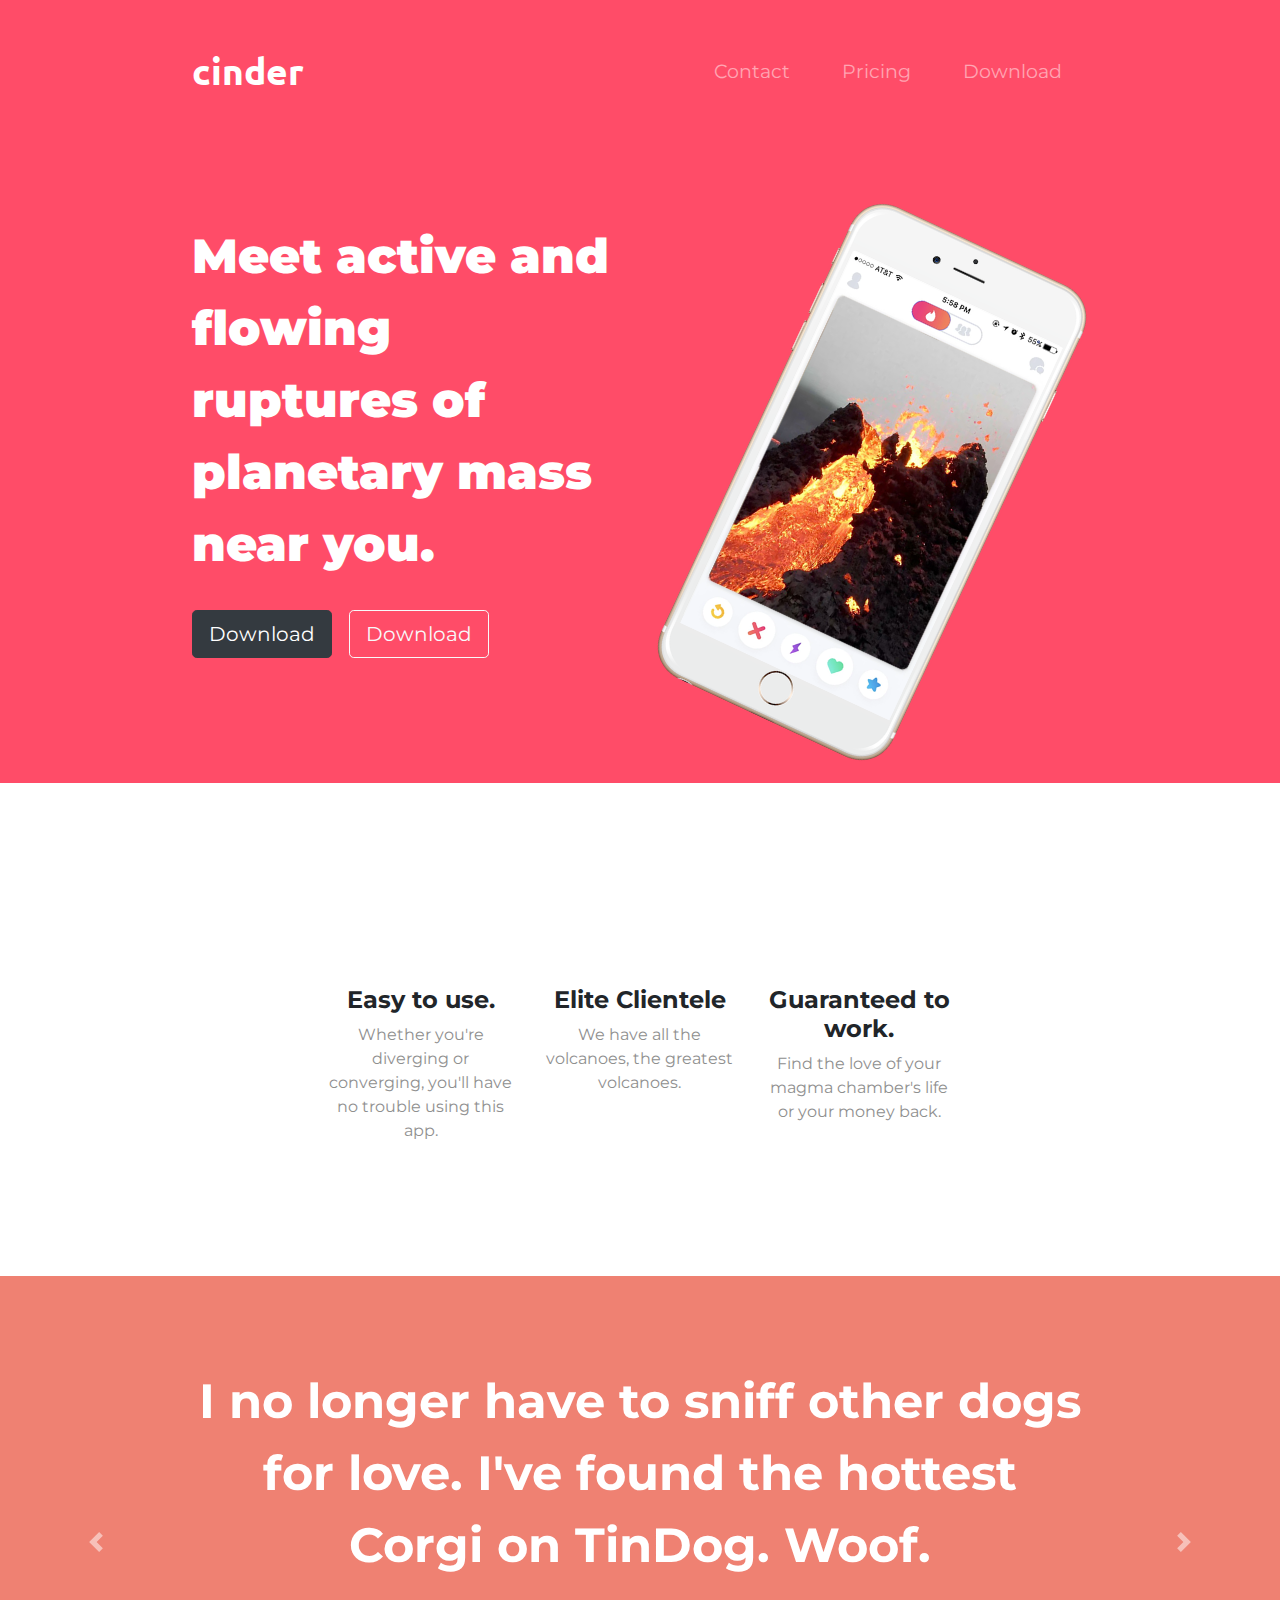
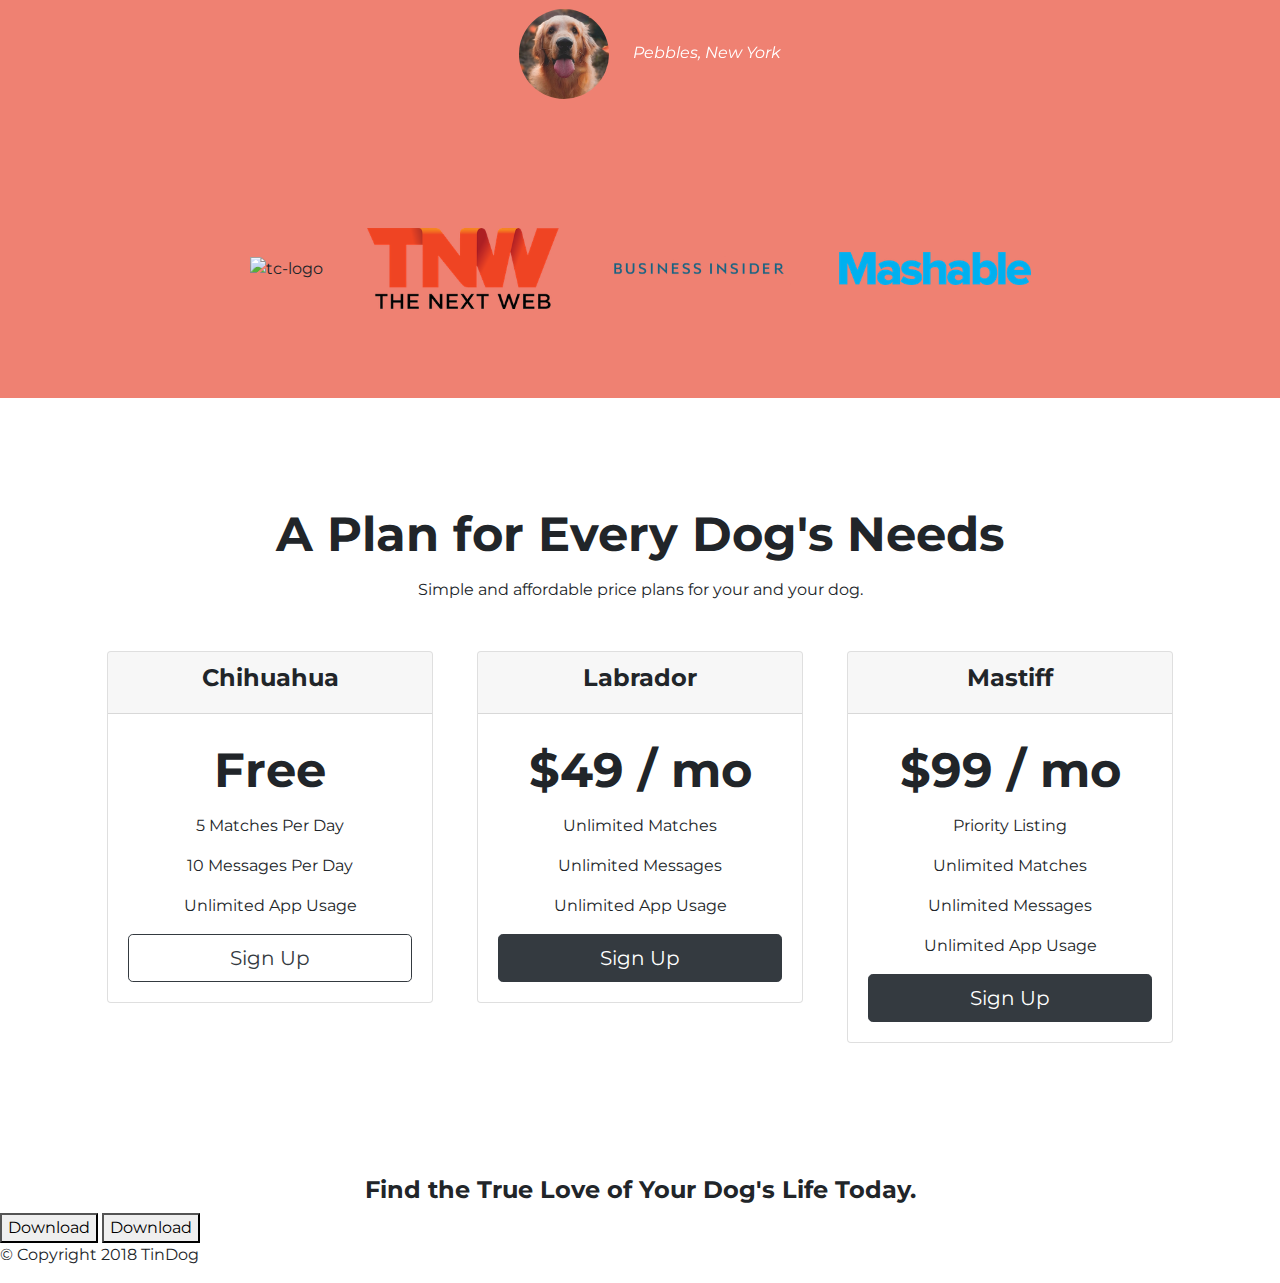
==== TinDog-Start-master/index.html @ 535b93de "Cinder Start" ====
<!DOCTYPE html>
<html>
  <head>
    <meta charset="utf-8" />
    <title>Cinder</title>
    <link rel="preconnect" href="https://fonts.googleapis.com" />
    <link rel="preconnect" href="https://fonts.gstatic.com" crossorigin />
    <link rel="preconnect" href="https://fonts.googleapis.com" />
    <link rel="preconnect" href="https://fonts.gstatic.com" crossorigin />
    <!-- Google Fonts -->
    <link
      href="https://fonts.googleapis.com/css2?family=Montserrat:ital,wght@0,100;0,200;0,300;0,400;0,500;0,600;0,700;0,800;0,900;1,100;1,200;1,300;1,400;1,500;1,600;1,700;1,800;1,900&family=Ubuntu:ital,wght@0,300;0,400;0,500;0,700;1,300;1,400;1,500;1,700&display=swap"
      rel="stylesheet"
    />
    <!-- CSS Style Sheets -->
    <link
      rel="stylesheet"
      href="https://maxcdn.bootstrapcdn.com/bootstrap/4.0.0/css/bootstrap.min.css"
      integrity="sha384-Gn5384xqQ1aoWXA+058RXPxPg6fy4IWvTNh0E263XmFcJlSAwiGgFAW/dAiS6JXm"
      crossorigin="anonymous"
    />
    <link rel="stylesheet" href="css/styles.css" />
    <!-- Font Awesome -->
    <script
      src="https://kit.fontawesome.com/1d5869bd1a.js"
      crossorigin="anonymous"
    ></script>
    <!-- Bootstrap Scripts -->
    <script
      src="https://code.jquery.com/jquery-3.5.1.slim.min.js"
      integrity="sha384-DfXdz2htPH0lsSSs5nCTpuj/zy4C+OGpamoFVy38MVBnE+IbbVYUew+OrCXaRkfj"
      crossorigin="anonymous"
    ></script>
    <script
      src="https://cdn.jsdelivr.net/npm/popper.js@1.16.1/dist/umd/popper.min.js"
      integrity="sha384-9/reFTGAW83EW2RDu2S0VKaIzap3H66lZH81PoYlFhbGU+6BZp6G7niu735Sk7lN"
      crossorigin="anonymous"
    ></script>
    <script
      src="https://cdn.jsdelivr.net/npm/bootstrap@4.5.3/dist/js/bootstrap.min.js"
      integrity="sha384-w1Q4orYjBQndcko6MimVbzY0tgp4pWB4lZ7lr30WKz0vr/aWKhXdBNmNb5D92v7s"
      crossorigin="anonymous"
    ></script>
  </head>

  <body>
    <section id="title">
      <div class="container-fluid">
        <!-- must use # in css to target since it is id -->
        <!-- Nav Bar -->
        <nav class="navbar navbar-expand-lg navbar-dark">
          <a class="navbar-brand" href="">cinder</a>
          <button
            class="navbar-toggler"
            type="button"
            data-toggle="collapse"
            data-target="#navbarTogglerDemo02"
            aria-controls="navbarTogglerDemo02"
            aria-expanded="false"
            aria-label="Toggle navigation"
          >
            <span class="navbar-toggler-icon"></span>
          </button>

          <div class="collapse navbar-collapse" id="navbarTogglerDemo02">
            <ul class="navbar-nav ml-auto">
              <li class="nav-item">
                <a class="nav-link" href="">Contact</a>
              </li>
              <li class="nav-item">
                <a class="nav-link" href="">Pricing</a>
              </li>
              <li class="nav-item">
                <a class="nav-link" href="">Download</a>
              </li>
            </ul>
          </div>
        </nav>

        <!-- Title -->

        <div class="row">
          <div class="col-lg-6">
            <h1>
              Meet active and flowing ruptures of planetary mass near you.
            </h1>
            <button type="button" class="btn btn-dark btn-lg download-button">
              <i class="fab fa-apple"> </i> Download
            </button>
            <button
              type="button"
              class="btn btn-outline-light btn-lg download-button"
            >
              <i class="fab fa-google-play"></i> Download
            </button>
          </div>
          <div class="col-lg-6">
            <div>
              <img
                class="title-image"
                src="images/iphone6new.png"
                alt="iphone-mockup"
              />
            </div>
          </div>
        </div>
      </div>
    </section>

    <!-- Features -->

    <section id="features">
      <div class="container-fluid">
        <div class="row">
          <div class="col-lg-4">
            <i class="fas fa-check-circle"></i>
            <h3>Easy to use.</h3>
            <p>
              Whether you're diverging or converging, you'll have no trouble
              using this app.
            </p>
          </div>

          <div class="col-lg-4">
            <i class="fas fa-bullseye"></i>
            <h3>Elite Clientele</h3>
            <p>We have all the volcanoes, the greatest volcanoes.</p>
          </div>

          <div class="col-lg-4">
            <i class="fas fa-heart"></i>
            <h3>Guaranteed to work.</h3>
            <p>
              Find the love of your magma chamber's life or your money back.
            </p>
          </div>
        </div>
      </div>
    </section>

    <!-- Testimonials -->

    <section id="testimonials">
      <div id="testimonial-carousel" class="carousel slide" data-ride="false">
        <div class="carousel-inner">
          <div class="carousel-item active">
            <h2>
              I no longer have to sniff other dogs for love. I've found the
              hottest Corgi on TinDog. Woof.
            </h2>
            <img
              class="testimonial-image"
              src="images/dog-img.jpg"
              alt="dog-profile"
            />
            <em>Pebbles, New York</em>
          </div>
          <div class="carousel-item">
            <h2 class="testimonial-text">
              My dog used to be so lonely, but with TinDog's help, they've found
              the love of their life. I think.
            </h2>
            <img
              class="testimonial-image"
              src="images/lady-img.jpg"
              alt="lady-profile"
            />
            <em>Beverly, Illinois</em>
          </div>
        </div>
        <a
          class="carousel-control-prev"
          href="#testimonial-carousel"
          role="button"
          data-slide="prev"
        >
          <span class="carousel-control-prev-icon"></span>
        </a>
        <a
          class="carousel-control-next"
          href="#testimonial-carousel"
          role="button"
          data-slide="next"
        >
          <span class="carousel-control-next-icon"></span>
        </a>
      </div>
    </section>

    <!-- Press -->

    <section id="press">
      <img class="press-logo" src="images/techcrunch.png" alt="tc-logo" />
      <img class="press-logo" src="images/tnw.png" alt="tnw-logo" />
      <img
        class="press-logo"
        src="images/bizinsider.png"
        alt="biz-insider-logo"
      />
      <img class="press-logo" src="images/mashable.png" alt="mashable-logo" />
    </section>

    <!-- Pricing -->

    <section id="pricing">
      <h2>A Plan for Every Dog's Needs</h2>
      <p>Simple and affordable price plans for your and your dog.</p>

      <div class="row">
          <div class="pricing-column col-lg-4 col-md-6">
            <div class="card">
              <div class="card-header">
                <h3>Chihuahua</h3>
              </div>
              <div class="card-body">
                <h2>Free</h2>
                <p>5 Matches Per Day</p>
                <p>10 Messages Per Day</p>
                <p>Unlimited App Usage</p>
                <button type="button" class="btn btn-outline-dark btn-lg btn-block">Sign Up</button>
              </div>
            </div>
          </div>
          <div class="pricing-column col-lg-4 col-md-6">
            <div class="card">
              <div class="card-header">
                <h3>Labrador</h3>
              </div>
              <div class="card-body">
                <h2>$49 / mo</h2>
                <p>Unlimited Matches</p>
                <p>Unlimited Messages</p>
                <p>Unlimited App Usage</p>
                <button type="button" class="btn btn-dark btn-lg btn-block">Sign Up</button>
              </div>
            </div>
          </div>
          <div class="pricing-column col-lg-4 col-md-12">
            <div class="card">
              <div class="card-header">
                <h3>Mastiff</h3>
              </div>
              <div class="card-body">
                <h2>$99 / mo</h2>
                <p>Priority Listing</p>
                <p>Unlimited Matches</p>
                <p>Unlimited Messages</p>
                <p>Unlimited App Usage</p>
                <button type="button" class="btn btn-dark btn-lg btn-block">Sign Up</button>
              </div>
            </div>
          </div>
        
      </div>
    </section>

    <!-- Call to Action -->

    <section id="cta">
      <h3>Find the True Love of Your Dog's Life Today.</h3>
      <button type="button">Download</button>
      <button type="button">Download</button>
    </section>

    <!-- Footer -->

    <footer id="footer">
      <p>© Copyright 2018 TinDog</p>
    </footer>
  </body>
</html>
---- TinDog-Start-master/css/styles.css ----
body{
    font-family: "Montserrat";
}
h1{
    font-family: "Montserrat";
    font-weight: 900;
    font-size: 3rem;
    line-height: 1.5;
}
h2{
    font-family: "Montserrat";
    font-weight: 700;
    font-size: 3rem;
    line-height: 1.5;
}
h3{
    text-align: center;
    font-weight: 700;
    font-size: 1.5rem;

}
.container-fluid{
    padding: 3% 15%;
}
#title{
    background-color: #ff4c68;
    color: white;
    
}
#title .navbar{
    padding: 0 0 4.5rem;
}

#title .nav-item{
    padding: 0 18px;
    font-size: 1.2rem;
}
#title .navlink{
    font-family: "Montserrat";
    font-weight: 300;
}
#title .navbar-brand{
    font-size: 2.3rem;
    font-family: "Ubuntu";
    font-weight: 700;
}

#title .row{
    padding-top: 5%;
}

/* Download Buttons */

.download-button{
    margin: 5% 3% 5% 0;
}

/* Title Image */
.title-image{
    width: 60%;
    transform: rotate(25deg);
    margin: auto;    
    display: block;
}

#features{
    padding: 7% 15%;
    background-color: white;
}

#features i{
    display: inline-block;
    width: 100%;
    text-align: center;
    font-size: 50px;
    color: #ef8172;
    padding: 4rem 0 1rem;

}
#features i:hover{
    color: #ff4c68
}
#features p{
    text-align: center;
    color: #8f8f8f;
}

#testimonials{

    text-align: center;
    background-color: #ef8172;
    color: #fff;
}
.testimonial-image{
    width: 10%;
    border-radius: 100%;
    margin: 20px;
}
.carousel-item{
    padding: 7% 15%;
}

#press{
    background-color: #ef8172;
    text-align: center;
    padding-bottom: 3%;
}
.press-logo{
    width: 15%;
    margin: 20px 20px 50px;
}

/* Pricing Section */

#pricing{
    padding: 100px;
    text-align: center;
}

.pricing-column{
    padding: 3% 2%;
}
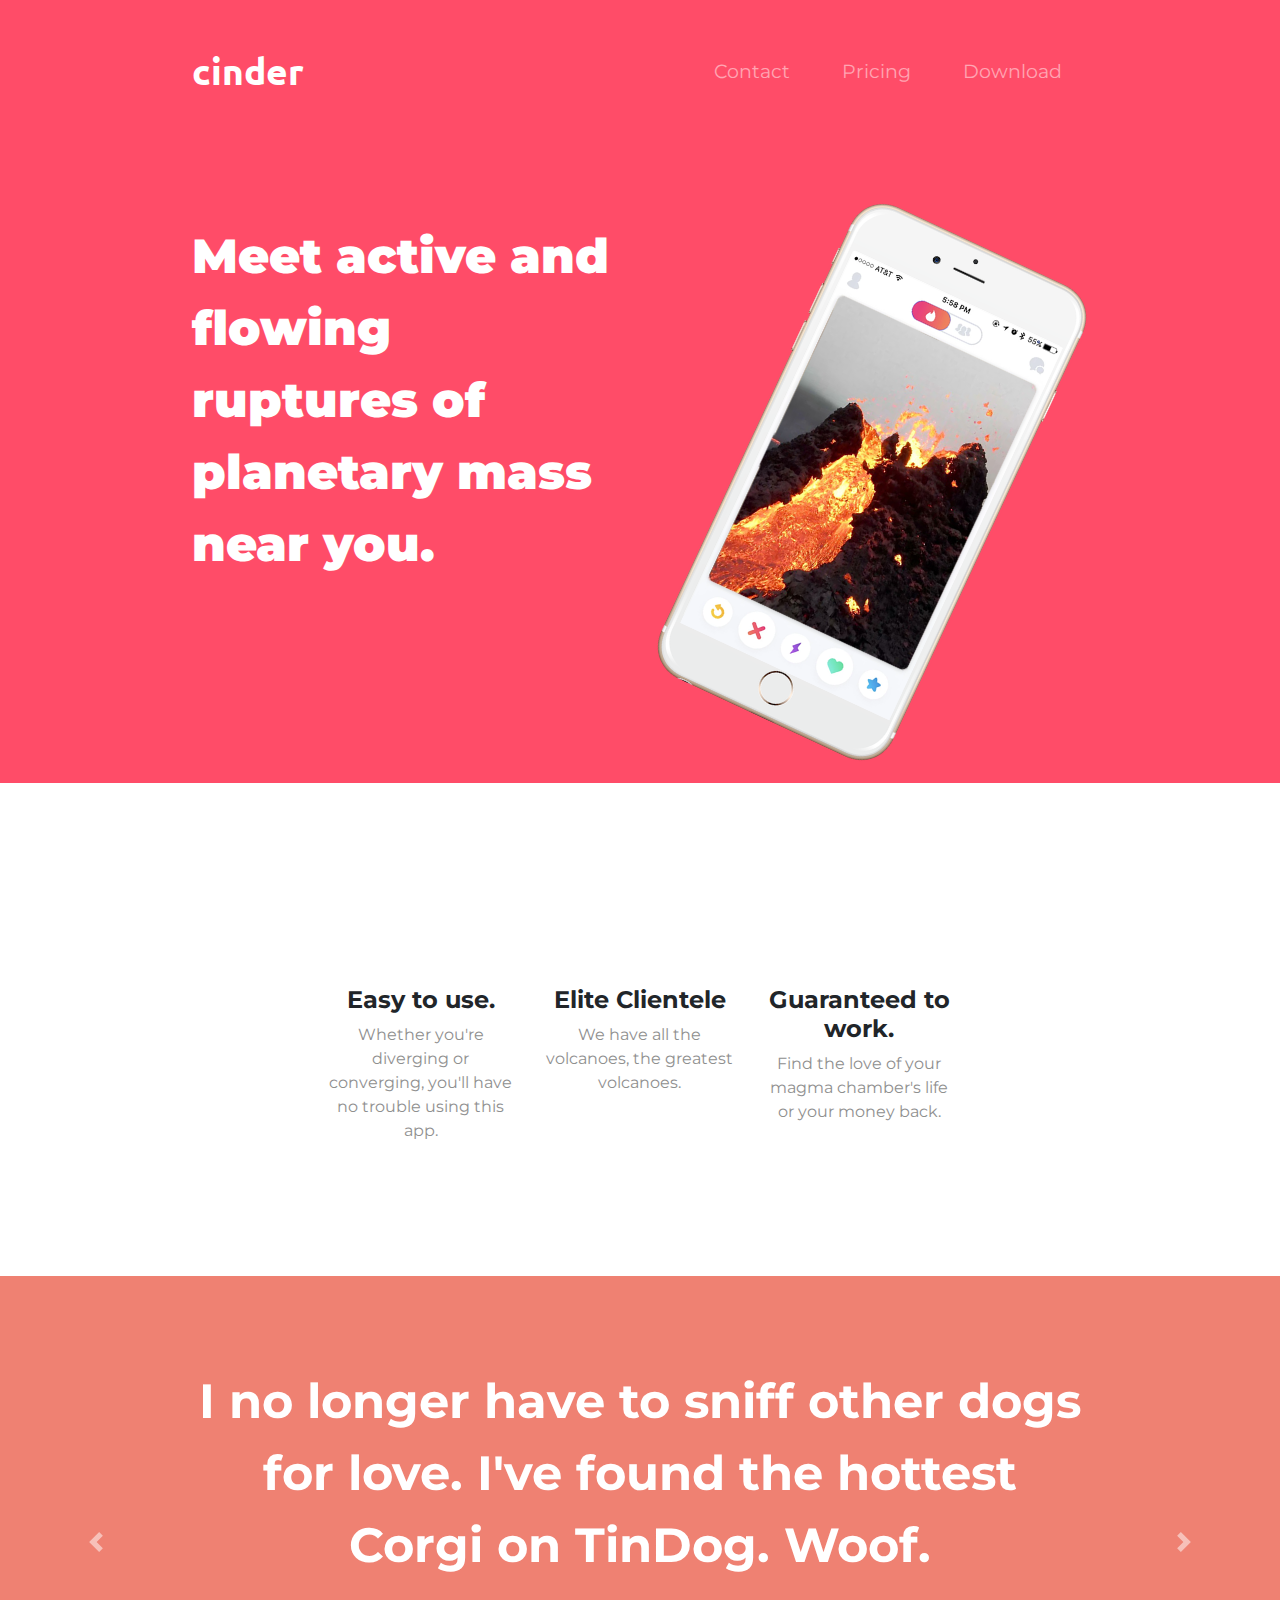
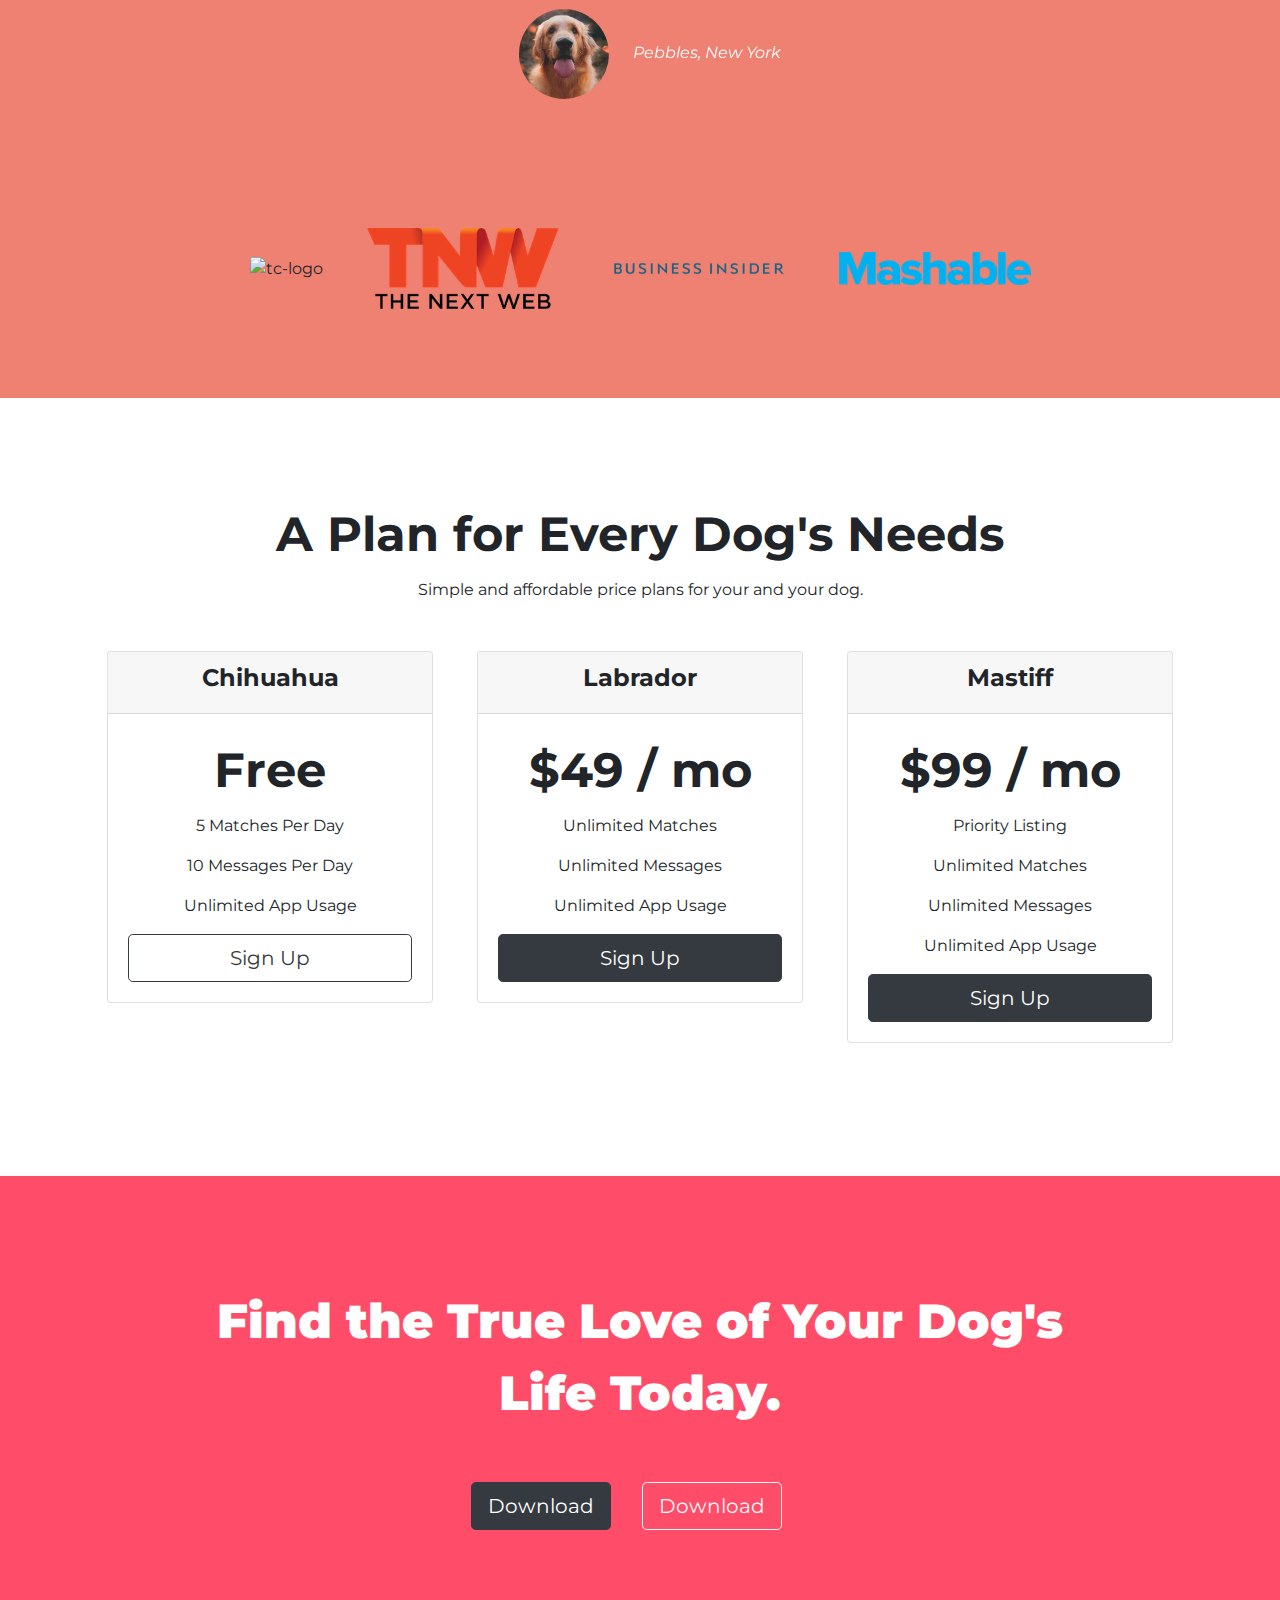
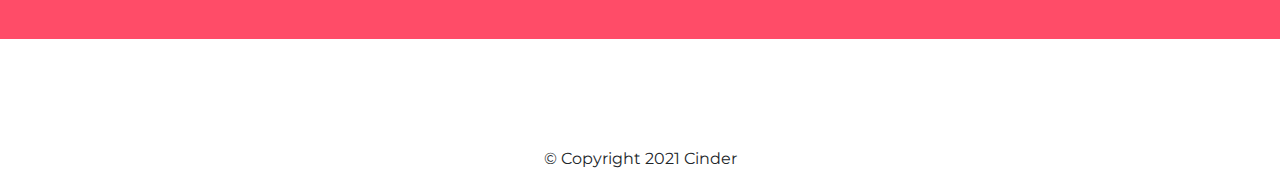
==== commit f171b72c: "85. Bootstrap Challenge 2" ====
--- a/TinDog-Start-master/index.html
+++ b/TinDog-Start-master/index.html
@@ -84,15 +84,7 @@
             <h1>
               Meet active and flowing ruptures of planetary mass near you.
             </h1>
-            <button type="button" class="btn btn-dark btn-lg download-button">
-              <i class="fab fa-apple"> </i> Download
-            </button>
-            <button
-              type="button"
-              class="btn btn-outline-light btn-lg download-button"
-            >
-              <i class="fab fa-google-play"></i> Download
-            </button>
+
           </div>
           <div class="col-lg-6">
             <div>
@@ -258,14 +250,25 @@
 
     <section id="cta">
       <h3>Find the True Love of Your Dog's Life Today.</h3>
-      <button type="button">Download</button>
-      <button type="button">Download</button>
+            <button type="button" class="btn btn-dark btn-lg download-button">
+              <i class="fab fa-apple"> </i> Download
+            </button>
+            <button
+              type="button"
+              class="btn btn-outline-light btn-lg download-button"
+            >
+              <i class="fab fa-google-play"></i> Download
+            </button>
     </section>
 
     <!-- Footer -->
 
     <footer id="footer">
-      <p>© Copyright 2018 TinDog</p>
+      <i class="fab fa-twitter"></i>
+      <i class="fab fa-facebook-f"></i>
+      <i class="fab fa-instagram"></i>
+      <i class="fas fa-envelope"></i>
+      <p>© Copyright 2021 Cinder</p>
     </footer>
   </body>
 </html>
--- a/TinDog-Start-master/css/styles.css
+++ b/TinDog-Start-master/css/styles.css
@@ -119,4 +119,38 @@
 
 .pricing-column{
     padding: 3% 2%;
+}
+
+#cta{
+    padding: 5% 15%;
+    background-color: #ff4c68;
+    text-align: center;
+}
+
+#cta h3{
+    font-family: "Montserrat";
+    font-weight: 900;
+    font-size: 3rem;
+    line-height: 1.5;
+    text-align: center;
+    color: #fff;
+    padding-top: 5%;
+}
+
+#footer{
+    text-align: center;
+    padding-top: 5%;
+    margin-top: 20px;
+
+}
+
+#footer i{
+    font-size: 1rem;
+    padding: 15px;
+}
+
+@media (max-width: 1028px) {
+    #title {
+        text-align: center;
+    }
 }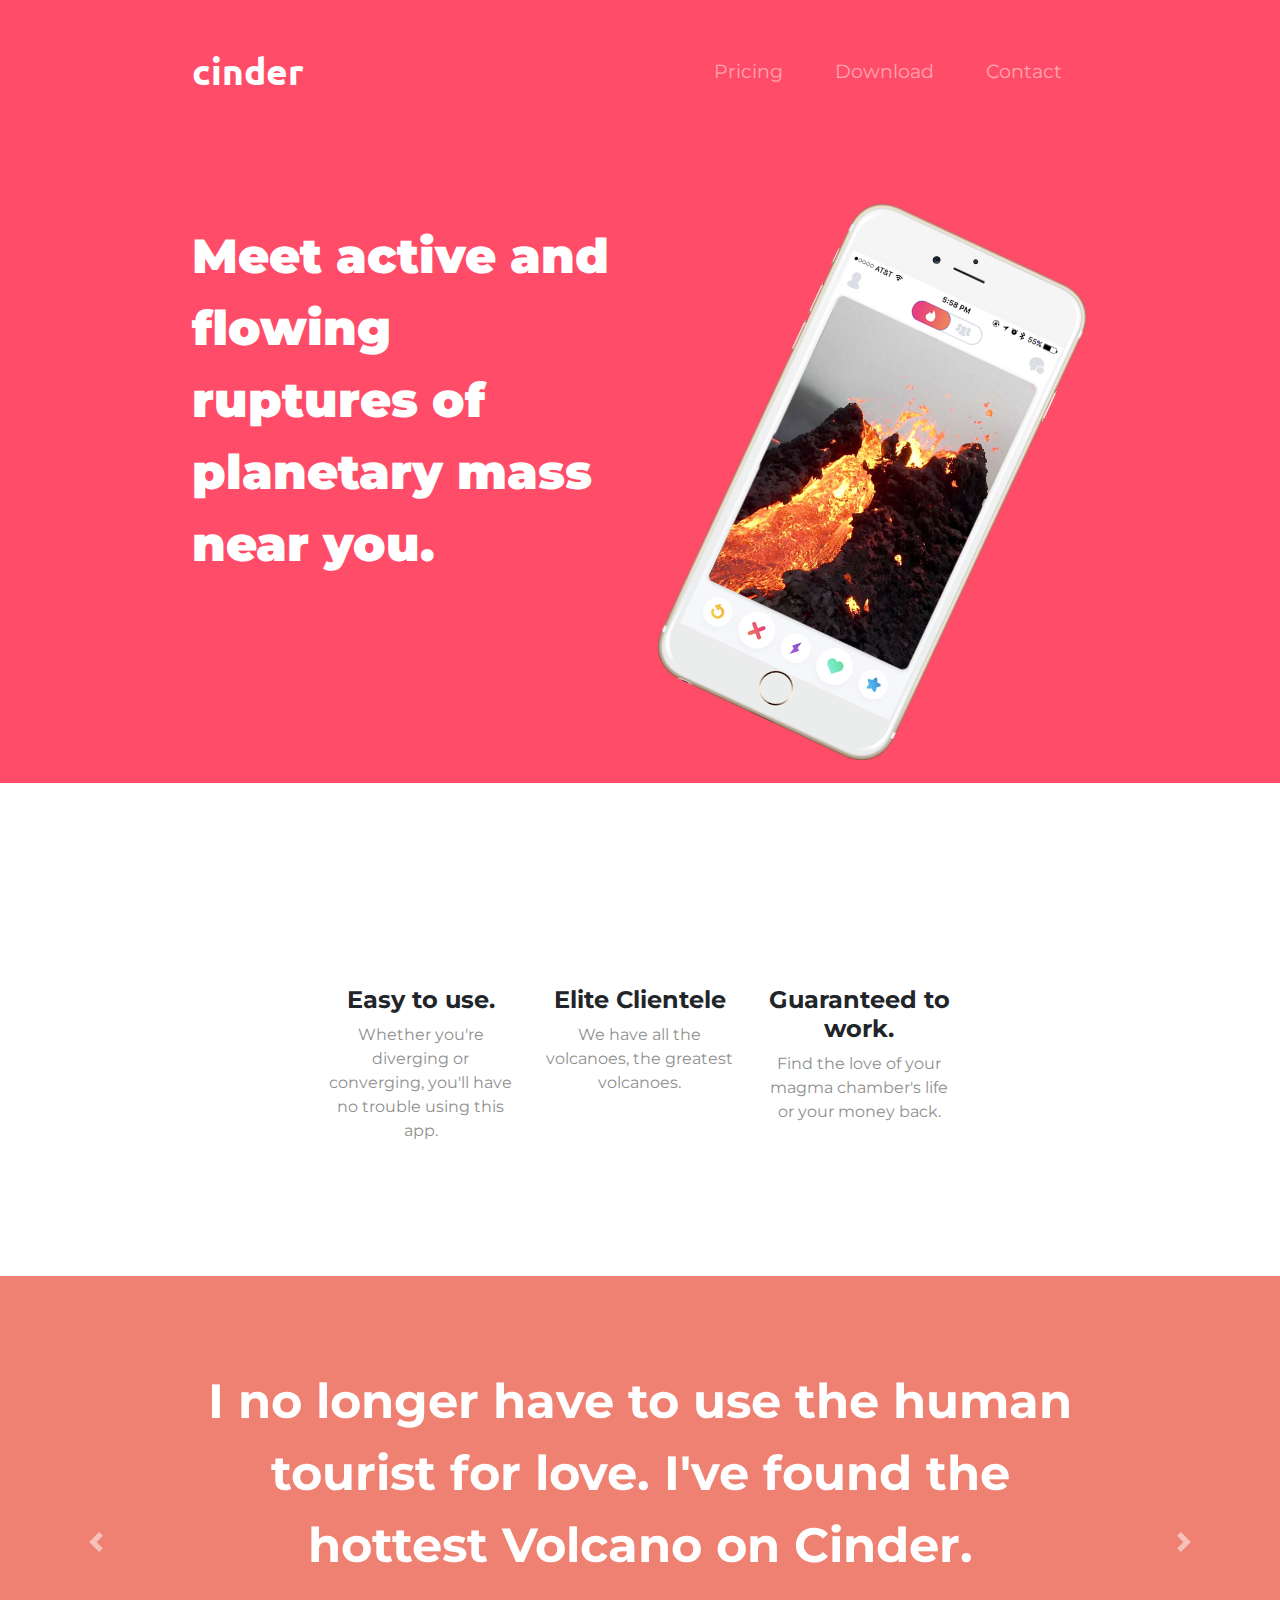
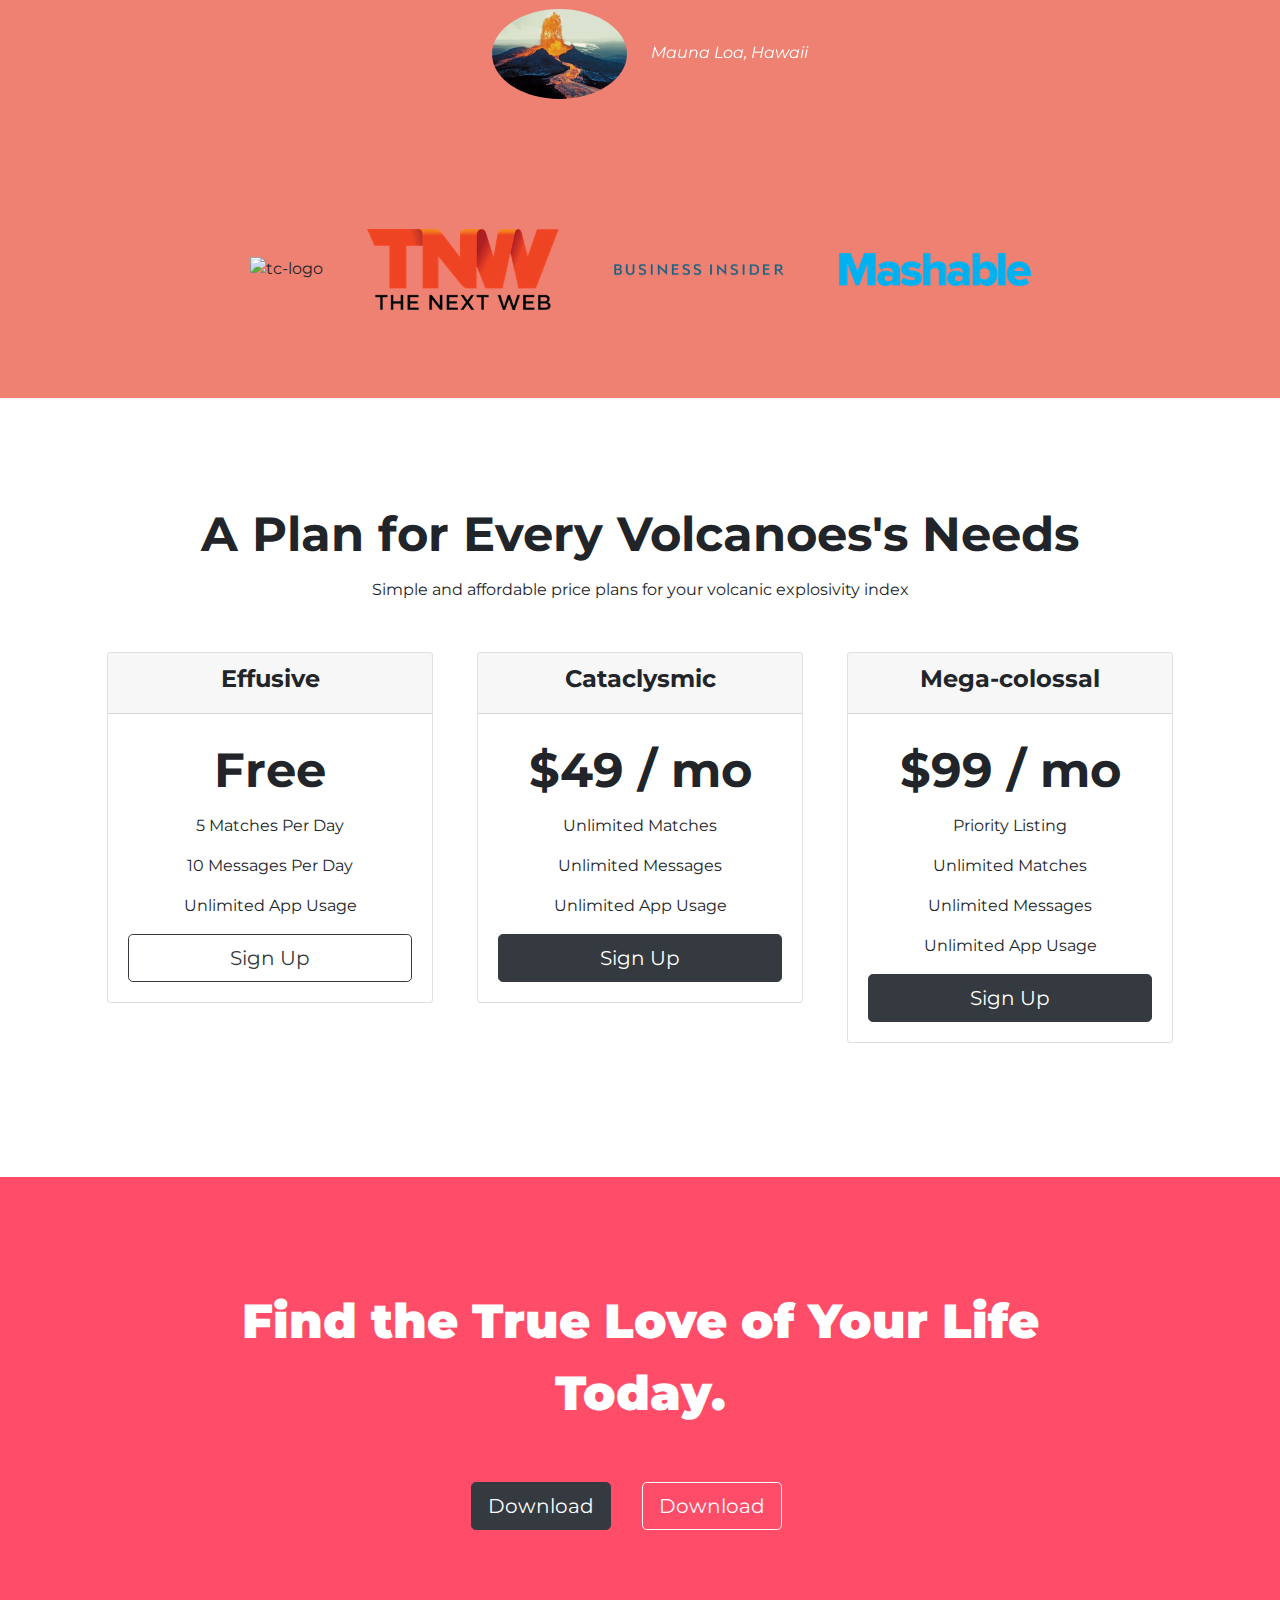
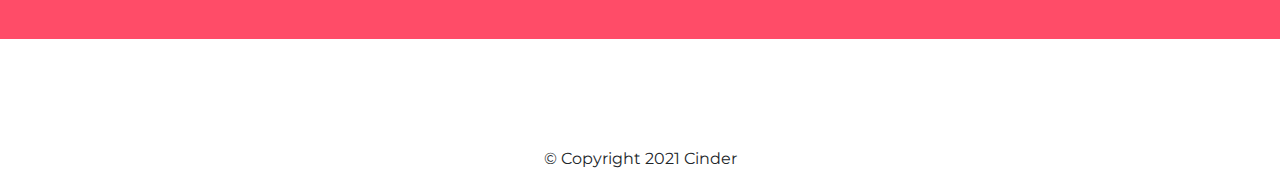
==== commit e45ece56: "88. Put it into Practice - Refactor our Website Part 1" ====
--- a/TinDog-Start-master/index.html
+++ b/TinDog-Start-master/index.html
@@ -65,13 +65,13 @@
           <div class="collapse navbar-collapse" id="navbarTogglerDemo02">
             <ul class="navbar-nav ml-auto">
               <li class="nav-item">
-                <a class="nav-link" href="">Contact</a>
+                <a class="nav-link" href="#pricing">Pricing</a>
               </li>
               <li class="nav-item">
-                <a class="nav-link" href="">Pricing</a>
+                <a class="nav-link" href="#cta">Download</a>
               </li>
               <li class="nav-item">
-                <a class="nav-link" href="">Download</a>
+                <a class="nav-link" href="#footer">Contact</a>
               </li>
             </ul>
           </div>
@@ -84,7 +84,6 @@
             <h1>
               Meet active and flowing ruptures of planetary mass near you.
             </h1>
-
           </div>
           <div class="col-lg-6">
             <div>
@@ -137,27 +136,27 @@
         <div class="carousel-inner">
           <div class="carousel-item active">
             <h2>
-              I no longer have to sniff other dogs for love. I've found the
-              hottest Corgi on TinDog. Woof.
+              I no longer have to use the human tourist for love. I've found the
+              hottest Volcano on Cinder.
             </h2>
             <img
               class="testimonial-image"
-              src="images/dog-img.jpg"
-              alt="dog-profile"
+              src="images/mauna-loa.jpg"
+              alt="mauna-profile"
             />
-            <em>Pebbles, New York</em>
+            <em>Mauna Loa, Hawaii</em>
           </div>
           <div class="carousel-item">
             <h2 class="testimonial-text">
-              My dog used to be so lonely, but with TinDog's help, they've found
-              the love of their life. I think.
+              I used to be so lonely, but with Cinder's help, I've found
+              the love of my life.
             </h2>
             <img
               class="testimonial-image"
-              src="images/lady-img.jpg"
-              alt="lady-profile"
+              src="images/mount-nyiragongo .jpg"
+              alt="nyiragongo-profile"
             />
-            <em>Beverly, Illinois</em>
+            <em>Mount Nyiragongo, Congo</em>
           </div>
         </div>
         <a
@@ -195,70 +194,78 @@
     <!-- Pricing -->
 
     <section id="pricing">
-      <h2>A Plan for Every Dog's Needs</h2>
-      <p>Simple and affordable price plans for your and your dog.</p>
+      <h2>A Plan for Every Volcanoes's Needs</h2>
+      <p>Simple and affordable price plans for your volcanic explosivity index</p>
 
       <div class="row">
-          <div class="pricing-column col-lg-4 col-md-6">
-            <div class="card">
-              <div class="card-header">
-                <h3>Chihuahua</h3>
-              </div>
-              <div class="card-body">
-                <h2>Free</h2>
-                <p>5 Matches Per Day</p>
-                <p>10 Messages Per Day</p>
-                <p>Unlimited App Usage</p>
-                <button type="button" class="btn btn-outline-dark btn-lg btn-block">Sign Up</button>
-              </div>
-            </div>
-          </div>
-          <div class="pricing-column col-lg-4 col-md-6">
-            <div class="card">
-              <div class="card-header">
-                <h3>Labrador</h3>
-              </div>
-              <div class="card-body">
-                <h2>$49 / mo</h2>
-                <p>Unlimited Matches</p>
-                <p>Unlimited Messages</p>
-                <p>Unlimited App Usage</p>
-                <button type="button" class="btn btn-dark btn-lg btn-block">Sign Up</button>
-              </div>
-            </div>
-          </div>
-          <div class="pricing-column col-lg-4 col-md-12">
-            <div class="card">
-              <div class="card-header">
-                <h3>Mastiff</h3>
-              </div>
-              <div class="card-body">
-                <h2>$99 / mo</h2>
-                <p>Priority Listing</p>
-                <p>Unlimited Matches</p>
-                <p>Unlimited Messages</p>
-                <p>Unlimited App Usage</p>
-                <button type="button" class="btn btn-dark btn-lg btn-block">Sign Up</button>
-              </div>
-            </div>
-          </div>
-        
+        <div class="pricing-column col-lg-4 col-md-6">
+          <div class="card">
+            <div class="card-header">
+              <h3>Effusive</h3>
+            </div>
+            <div class="card-body">
+              <h2>Free</h2>
+              <p>5 Matches Per Day</p>
+              <p>10 Messages Per Day</p>
+              <p>Unlimited App Usage</p>
+              <button
+                type="button"
+                class="btn btn-outline-dark btn-lg btn-block"
+              >
+                Sign Up
+              </button>
+            </div>
+          </div>
+        </div>
+        <div class="pricing-column col-lg-4 col-md-6">
+          <div class="card">
+            <div class="card-header">
+              <h3>Cataclysmic</h3>
+            </div>
+            <div class="card-body">
+              <h2>$49 / mo</h2>
+              <p>Unlimited Matches</p>
+              <p>Unlimited Messages</p>
+              <p>Unlimited App Usage</p>
+              <button type="button" class="btn btn-dark btn-lg btn-block">
+                Sign Up
+              </button>
+            </div>
+          </div>
+        </div>
+        <div class="pricing-column col-lg-4 col-md-12">
+          <div class="card">
+            <div class="card-header">
+              <h3>Mega-colossal</h3>
+            </div>
+            <div class="card-body">
+              <h2>$99 / mo</h2>
+              <p>Priority Listing</p>
+              <p>Unlimited Matches</p>
+              <p>Unlimited Messages</p>
+              <p>Unlimited App Usage</p>
+              <button type="button" class="btn btn-dark btn-lg btn-block">
+                Sign Up
+              </button>
+            </div>
+          </div>
+        </div>
       </div>
     </section>
 
     <!-- Call to Action -->
 
     <section id="cta">
-      <h3>Find the True Love of Your Dog's Life Today.</h3>
-            <button type="button" class="btn btn-dark btn-lg download-button">
-              <i class="fab fa-apple"> </i> Download
-            </button>
-            <button
-              type="button"
-              class="btn btn-outline-light btn-lg download-button"
-            >
-              <i class="fab fa-google-play"></i> Download
-            </button>
+      <h3>Find the True Love of Your Life Today.</h3>
+      <button type="button" class="btn btn-dark btn-lg download-button">
+        <i class="fab fa-apple"> </i> Download
+      </button>
+      <button
+        type="button"
+        class="btn btn-outline-light btn-lg download-button"
+      >
+        <i class="fab fa-google-play"></i> Download
+      </button>
     </section>
 
     <!-- Footer -->
--- a/TinDog-Start-master/css/styles.css
+++ b/TinDog-Start-master/css/styles.css
@@ -1,20 +1,22 @@
 body{
+    font-family: "Montserrat";
+    text-align: center;
+}
+
+h1, h2, h3, h4, h5, h6{
     font-family: "Montserrat";
 }
 h1{
-    font-family: "Montserrat";
     font-weight: 900;
     font-size: 3rem;
     line-height: 1.5;
 }
 h2{
-    font-family: "Montserrat";
     font-weight: 700;
     font-size: 3rem;
     line-height: 1.5;
 }
 h3{
-    text-align: center;
     font-weight: 700;
     font-size: 1.5rem;
 
@@ -25,6 +27,7 @@
 #title{
     background-color: #ff4c68;
     color: white;
+    text-align: left;
     
 }
 #title .navbar{
@@ -71,7 +74,6 @@
 #features i{
     display: inline-block;
     width: 100%;
-    text-align: center;
     font-size: 50px;
     color: #ef8172;
     padding: 4rem 0 1rem;
@@ -81,18 +83,15 @@
     color: #ff4c68
 }
 #features p{
-    text-align: center;
     color: #8f8f8f;
 }
 
 #testimonials{
-
-    text-align: center;
     background-color: #ef8172;
     color: #fff;
 }
 .testimonial-image{
-    width: 10%;
+    width: 15%;
     border-radius: 100%;
     margin: 20px;
 }
@@ -102,7 +101,6 @@
 
 #press{
     background-color: #ef8172;
-    text-align: center;
     padding-bottom: 3%;
 }
 .press-logo{
@@ -114,7 +112,6 @@
 
 #pricing{
     padding: 100px;
-    text-align: center;
 }
 
 .pricing-column{
@@ -124,7 +121,6 @@
 #cta{
     padding: 5% 15%;
     background-color: #ff4c68;
-    text-align: center;
 }
 
 #cta h3{
@@ -132,13 +128,11 @@
     font-weight: 900;
     font-size: 3rem;
     line-height: 1.5;
-    text-align: center;
     color: #fff;
     padding-top: 5%;
 }
 
 #footer{
-    text-align: center;
     padding-top: 5%;
     margin-top: 20px;
 
